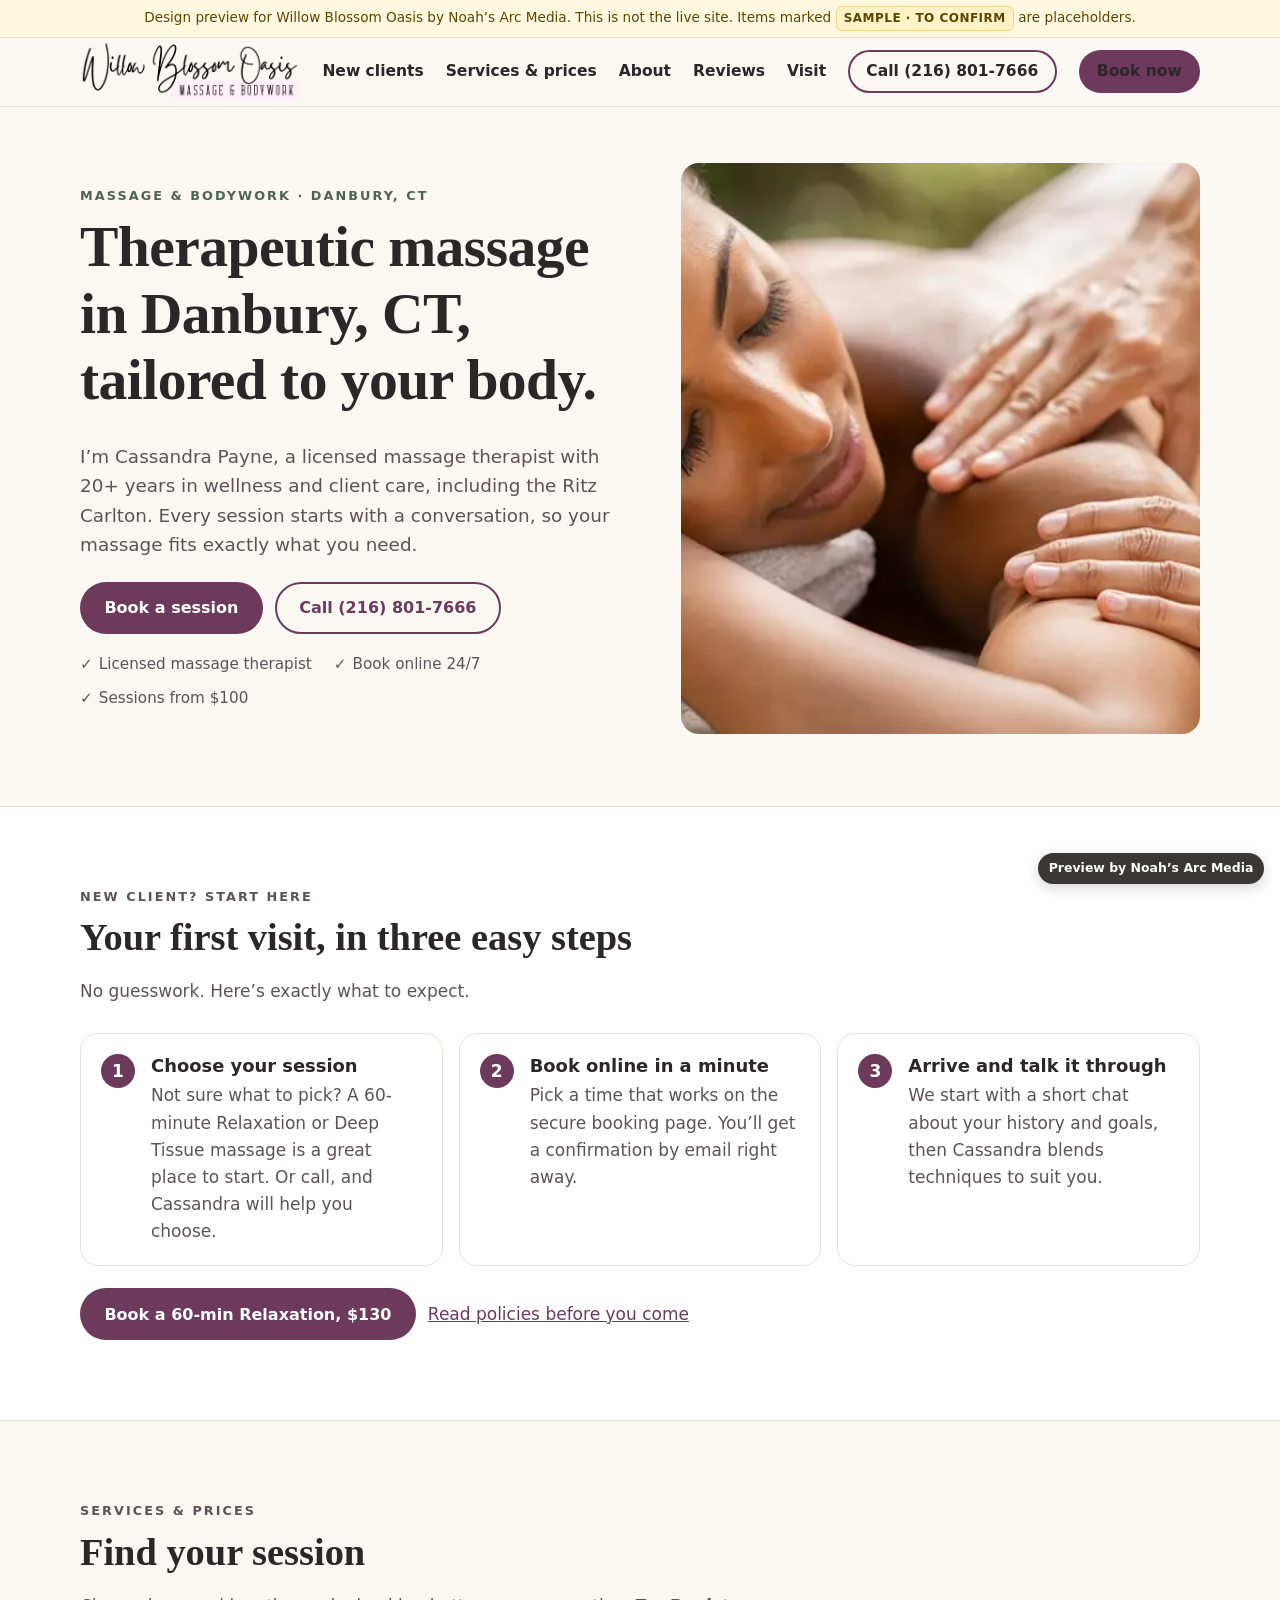
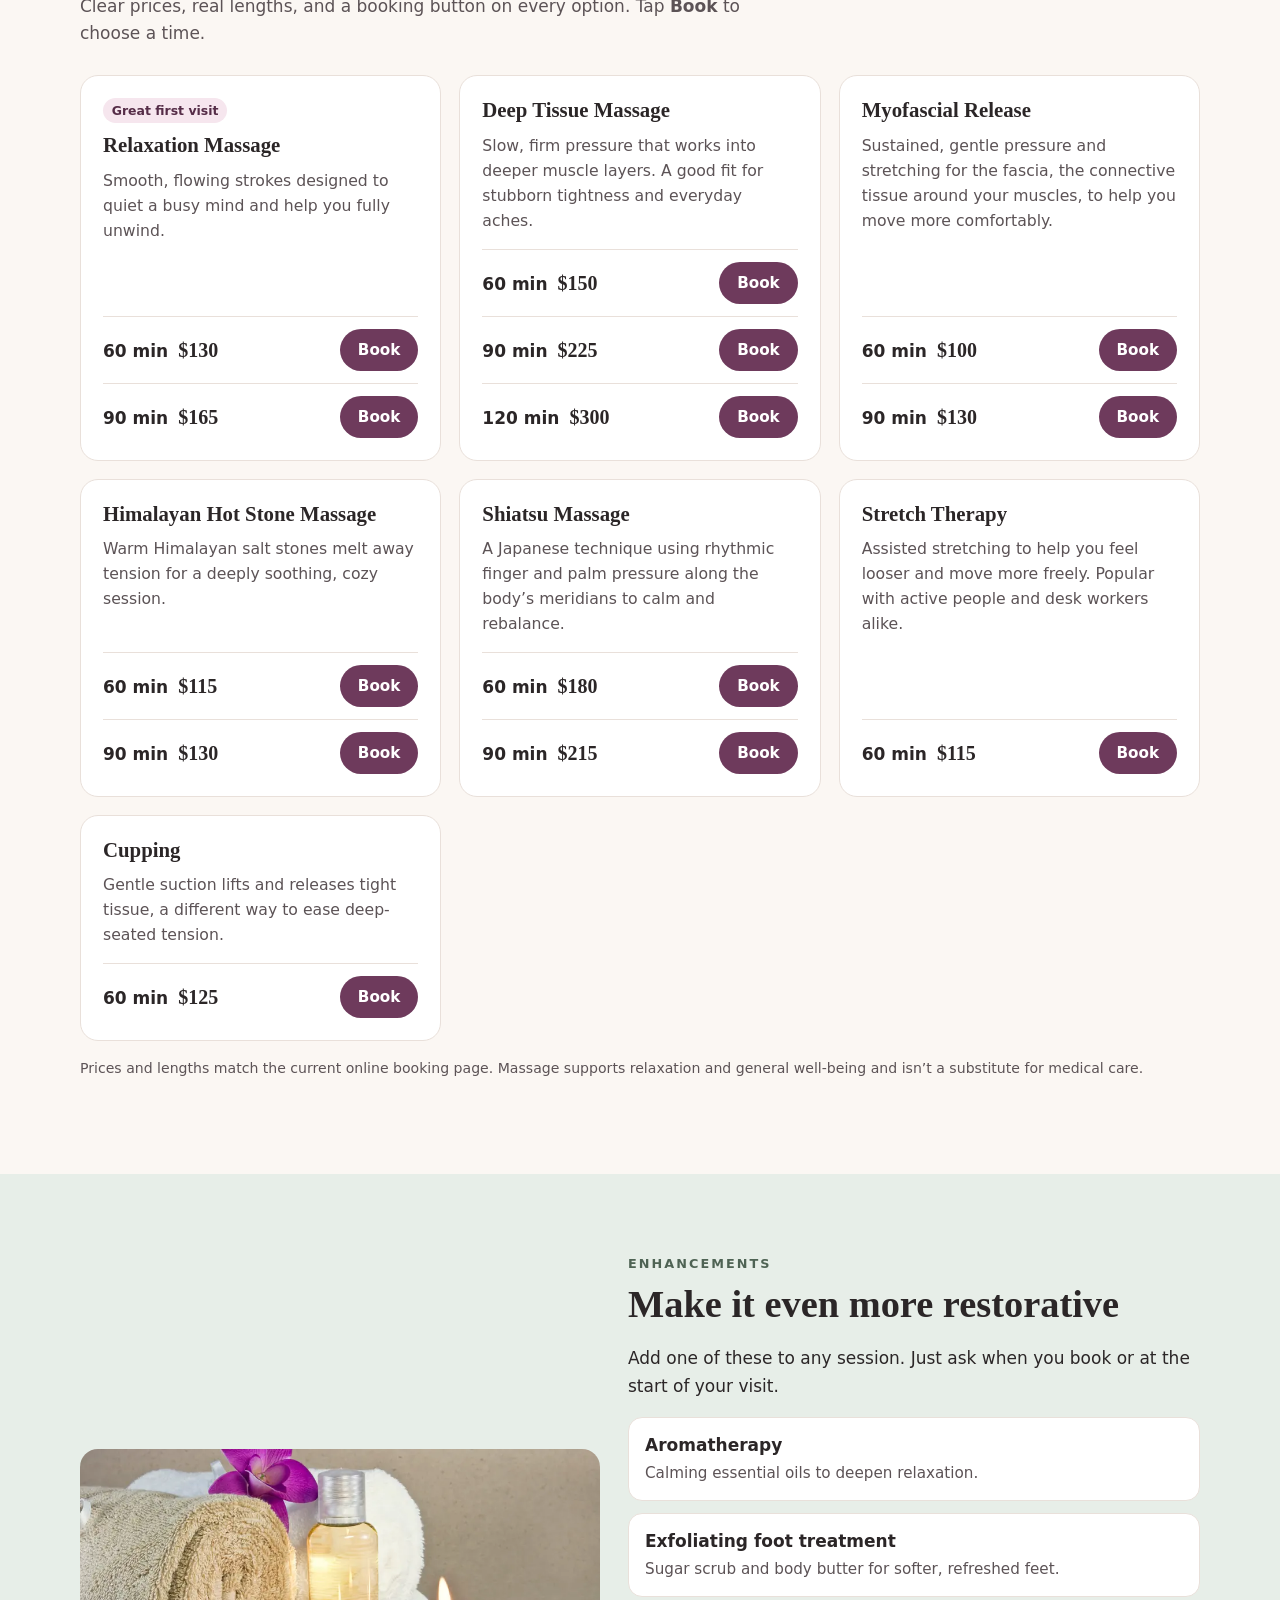
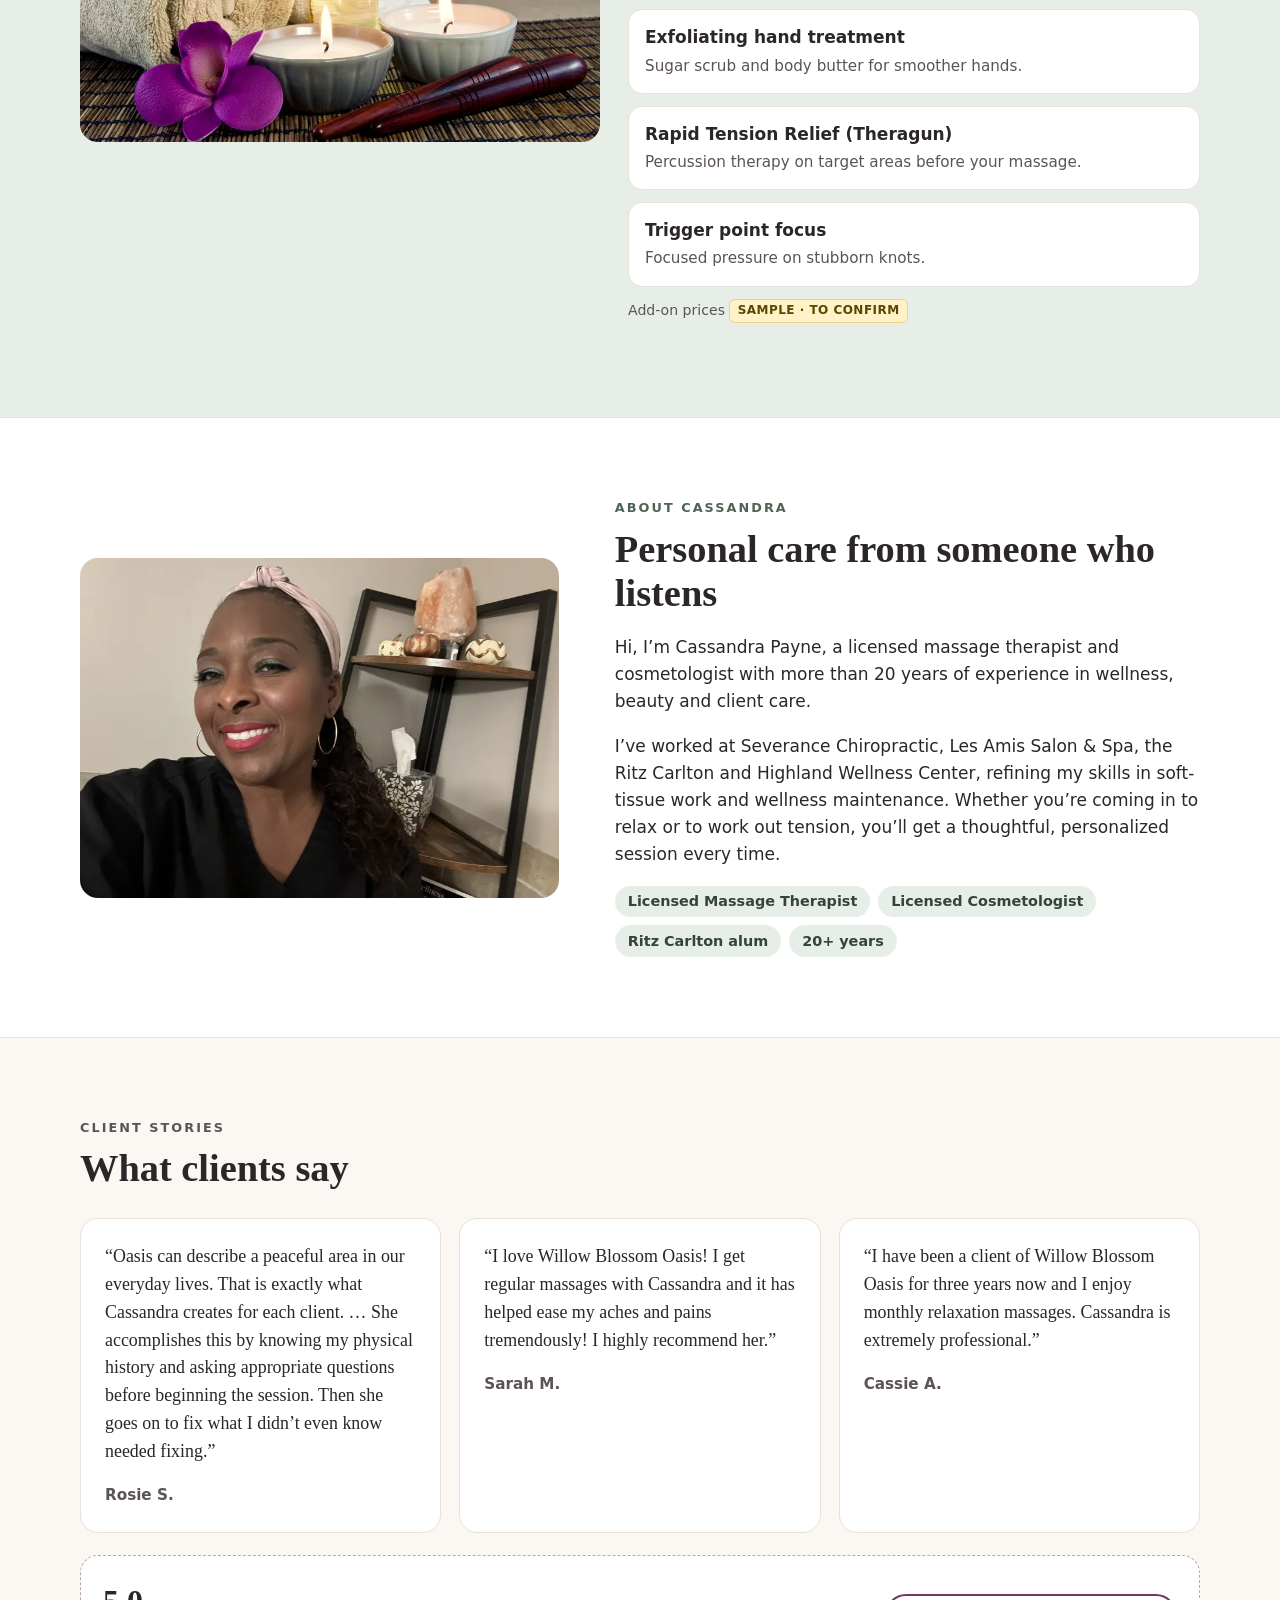
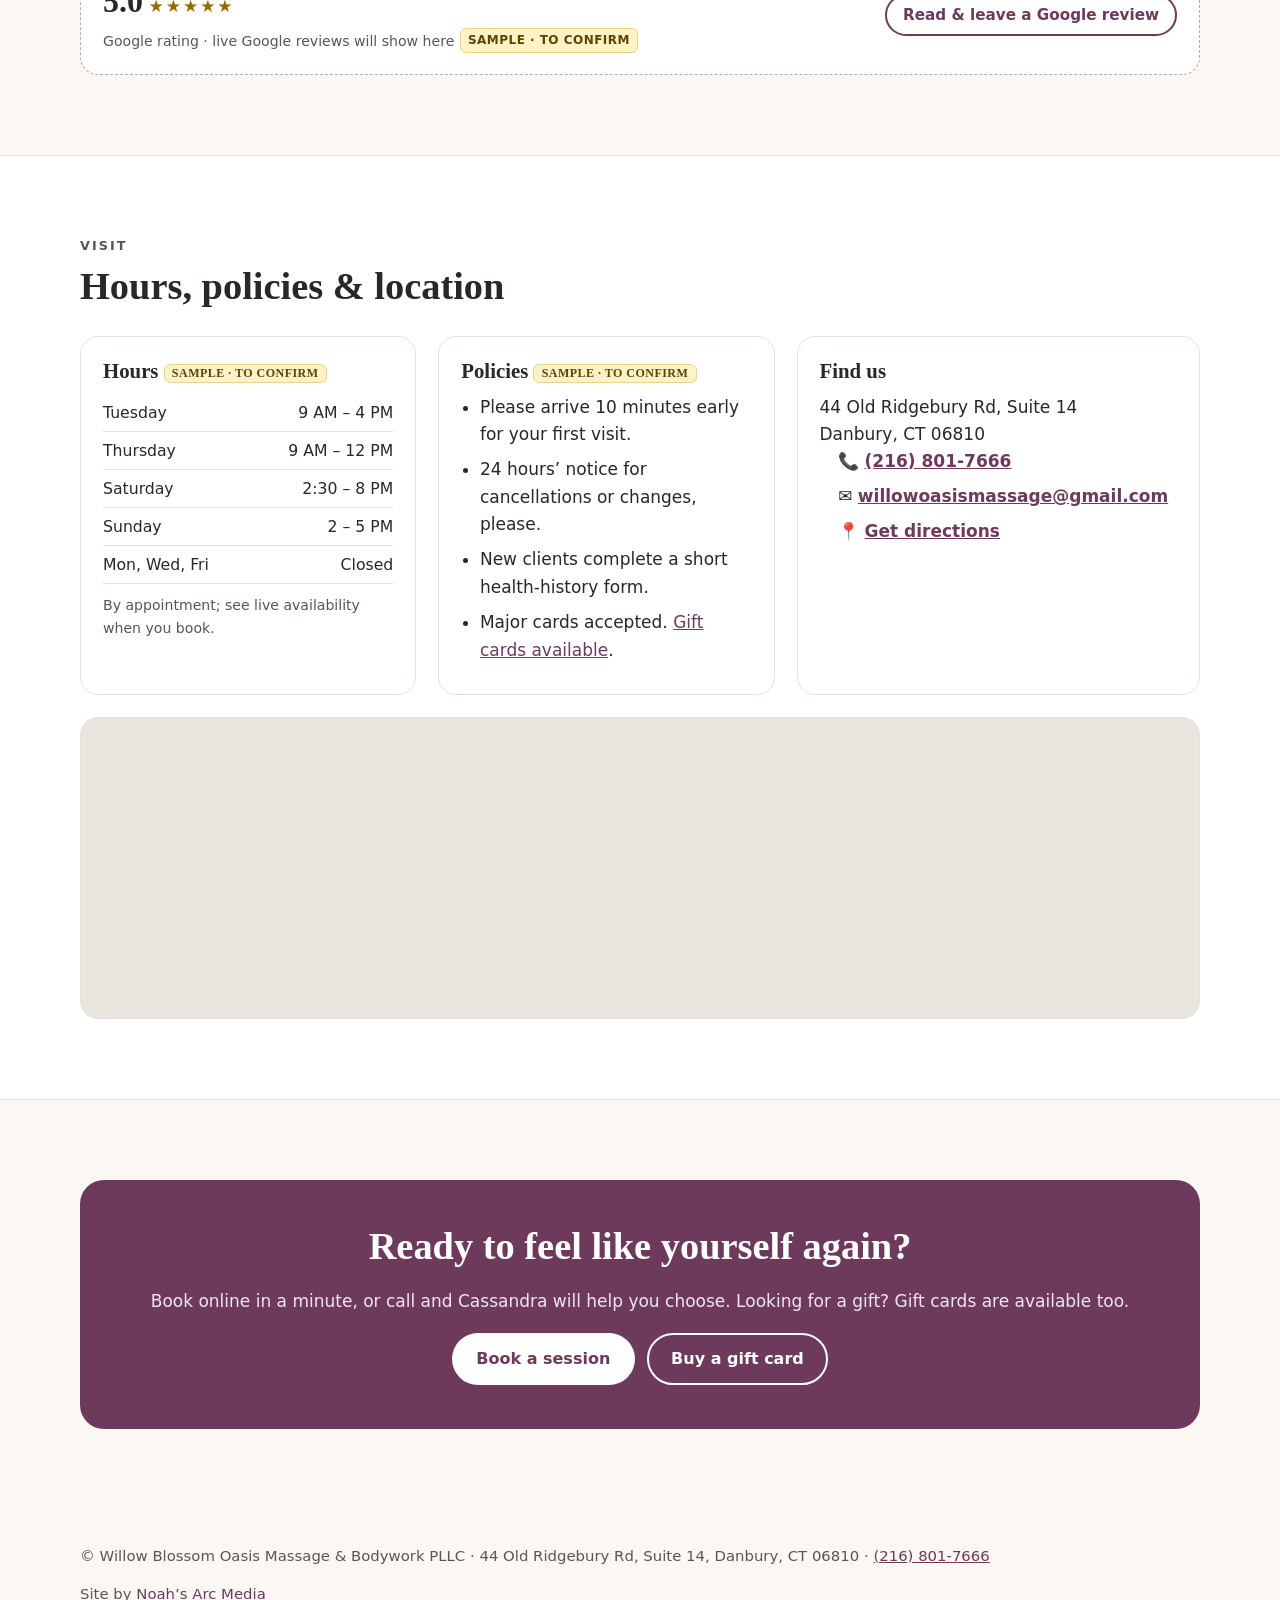
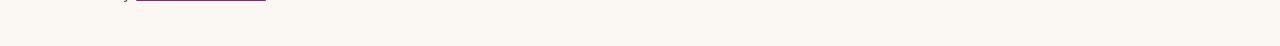
==== index.html @ 2863981e "Willow Blossom Oasis homepage + booking preview" ====
<!doctype html>
<html lang="en">
<head>
<meta charset="utf-8">
<meta name="viewport" content="width=device-width, initial-scale=1, viewport-fit=cover">
<meta name="robots" content="noindex, nofollow">
<title>Therapeutic Massage in Danbury, CT | Willow Blossom Oasis Massage &amp; Bodywork</title>
<meta name="description" content="Personalized therapeutic massage in Danbury, CT with Cassandra Payne, LMT. Deep tissue, relaxation, hot stone, shiatsu, cupping and more. Book online in minutes.">
<meta name="theme-color" content="#6E3A5C">
<link rel="icon" href="favicon.svg" type="image/svg+xml">
<link rel="preload" as="image" href="img/hero-800.webp" imagesrcset="img/hero-800.webp 800w, img/hero-1400.webp 1400w" imagesizes="(min-width:900px) 560px, 100vw" fetchpriority="high">
<link rel="stylesheet" href="style.css">
<script type="application/ld+json">
{"@context":"https://schema.org","@type":"HealthAndBeautyBusiness","name":"Willow Blossom Oasis Massage & Bodywork","url":"https://willowblossomoasis.com/","telephone":"+1-216-801-7666","email":"willowoasismassage@gmail.com","image":"img/hero-1400.webp","priceRange":"$100–$300","address":{"@type":"PostalAddress","streetAddress":"44 Old Ridgebury Rd, Suite 14","addressLocality":"Danbury","addressRegion":"CT","postalCode":"06810","addressCountry":"US"},"founder":{"@type":"Person","name":"Cassandra Payne","jobTitle":"Licensed Massage Therapist"}}
</script>
</head>
<body>
<a class="skip" href="#main">Skip to content</a>
<div class="preview-note" role="note">Design preview for Willow Blossom Oasis by Noah’s Arc Media. This is not the live site. Items marked <span class="sample">Sample · to confirm</span> are placeholders.</div>
<header class="top">
  <div class="wrap">
    <a class="logo" href="#top" aria-label="Willow Blossom Oasis Massage &amp; Bodywork, home"><img src="img/logo.webp" width="468" height="126" alt="Willow Blossom Oasis Massage &amp; Bodywork"></a>
    <nav class="nav" aria-label="Main">
      <a href="#start">New clients</a><a href="#services">Services &amp; prices</a><a href="#about">About</a><a href="#reviews">Reviews</a><a href="#visit">Visit</a>
      <a class="btn btn-ghost btn-sm top-call" href="tel:+12168017666">Call (216) 801-7666</a>
      <a class="btn btn-primary btn-sm" href="#services">Book now</a>
    </nav>
    <a class="btn btn-primary btn-sm top-mobile" href="#services">Book</a>
  </div>
</header>

<main id="main">
<section class="hero" id="top">
  <div class="wrap hero-grid">
    <div>
      <p class="eyebrow">Massage &amp; bodywork · Danbury, CT</p>
      <h1>Therapeutic massage in Danbury, CT, tailored to your body.</h1>
      <p class="lede">I’m Cassandra Payne, a licensed massage therapist with 20+ years in wellness and client care, including the Ritz Carlton. Every session starts with a conversation, so your massage fits exactly what you need.</p>
      <div class="cta">
        <a class="btn btn-primary" href="#services">Book a session</a>
        <a class="btn btn-ghost" href="tel:+12168017666">Call (216) 801-7666</a>
      </div>
      <ul class="trust">
        <li>Licensed massage therapist</li><li>Book online 24/7</li><li>Sessions from $100</li>
      </ul>
    </div>
    <div class="hero-img">
      <img src="img/hero-800.webp" srcset="img/hero-800.webp 800w, img/hero-1400.webp 1400w" sizes="(min-width:900px) 560px, 100vw" width="1400" height="788" alt="A client resting peacefully on a massage table as a therapist works on her shoulder" fetchpriority="high">
    </div>
  </div>
</section>

<section id="start" class="alt">
  <div class="wrap">
    <div class="sec-head">
      <p class="eyebrow">New client? Start here</p>
      <h2>Your first visit, in three easy steps</h2>
      <p>No guesswork. Here’s exactly what to expect.</p>
    </div>
    <ol class="steps">
      <li><h3>Choose your session</h3><p>Not sure what to pick? A 60-minute Relaxation or Deep Tissue massage is a great place to start. Or call, and Cassandra will help you choose.</p></li>
      <li><h3>Book online in a minute</h3><p>Pick a time that works on the secure booking page. You’ll get a confirmation by email right away.</p></li>
      <li><h3>Arrive and talk it through</h3><p>We start with a short chat about your history and goals, then Cassandra blends techniques to suit you.</p></li>
    </ol>
    <div class="start-cta">
      <a class="btn btn-primary" href="https://willowoasismassagebodywork.janeapp.com/#/staff_member/1/treatment/5">Book a 60-min Relaxation, $130</a>
      <a href="#policies">Read policies before you come</a>
    </div>
  </div>
</section>

<section id="services">
  <div class="wrap">
    <div class="sec-head">
      <p class="eyebrow">Services &amp; prices</p>
      <h2>Find your session</h2>
      <p>Clear prices, real lengths, and a booking button on every option. Tap <strong>Book</strong> to choose a time.</p>
    </div>
    <div class="grid g3">
<article class="svc"><span class="tag">Great first visit</span><h3>Relaxation Massage</h3><p>Smooth, flowing strokes designed to quiet a busy mind and help you fully unwind.</p><ul class="opts"><li><span><span class="dur">60 min</span><span class="price">$130</span></span><a class="btn btn-primary btn-sm" href="https://willowoasismassagebodywork.janeapp.com/#/staff_member/1/treatment/5" aria-label="Book Relaxation Massage, 60 minutes, $130">Book</a></li><li><span><span class="dur">90 min</span><span class="price">$165</span></span><a class="btn btn-primary btn-sm" href="https://willowoasismassagebodywork.janeapp.com/#/staff_member/1/treatment/6" aria-label="Book Relaxation Massage, 90 minutes, $165">Book</a></li></ul></article>
<article class="svc"><h3>Deep Tissue Massage</h3><p>Slow, firm pressure that works into deeper muscle layers. A good fit for stubborn tightness and everyday aches.</p><ul class="opts"><li><span><span class="dur">60 min</span><span class="price">$150</span></span><a class="btn btn-primary btn-sm" href="https://willowoasismassagebodywork.janeapp.com/#/staff_member/1/treatment/1" aria-label="Book Deep Tissue Massage, 60 minutes, $150">Book</a></li><li><span><span class="dur">90 min</span><span class="price">$225</span></span><a class="btn btn-primary btn-sm" href="https://willowoasismassagebodywork.janeapp.com/#/staff_member/1/treatment/2" aria-label="Book Deep Tissue Massage, 90 minutes, $225">Book</a></li><li><span><span class="dur">120 min</span><span class="price">$300</span></span><a class="btn btn-primary btn-sm" href="https://willowoasismassagebodywork.janeapp.com/#/staff_member/1/treatment/13" aria-label="Book Deep Tissue Massage, 120 minutes, $300">Book</a></li></ul></article>
<article class="svc"><h3>Myofascial Release</h3><p>Sustained, gentle pressure and stretching for the fascia, the connective tissue around your muscles, to help you move more comfortably.</p><ul class="opts"><li><span><span class="dur">60 min</span><span class="price">$100</span></span><a class="btn btn-primary btn-sm" href="https://willowoasismassagebodywork.janeapp.com/#/staff_member/1/treatment/11" aria-label="Book Myofascial Release, 60 minutes, $100">Book</a></li><li><span><span class="dur">90 min</span><span class="price">$130</span></span><a class="btn btn-primary btn-sm" href="https://willowoasismassagebodywork.janeapp.com/#/staff_member/1/treatment/12" aria-label="Book Myofascial Release, 90 minutes, $130">Book</a></li></ul></article>
<article class="svc"><h3>Himalayan Hot Stone Massage</h3><p>Warm Himalayan salt stones melt away tension for a deeply soothing, cozy session.</p><ul class="opts"><li><span><span class="dur">60 min</span><span class="price">$115</span></span><a class="btn btn-primary btn-sm" href="https://willowoasismassagebodywork.janeapp.com/#/staff_member/1/treatment/9" aria-label="Book Himalayan Hot Stone Massage, 60 minutes, $115">Book</a></li><li><span><span class="dur">90 min</span><span class="price">$130</span></span><a class="btn btn-primary btn-sm" href="https://willowoasismassagebodywork.janeapp.com/#/staff_member/1/treatment/10" aria-label="Book Himalayan Hot Stone Massage, 90 minutes, $130">Book</a></li></ul></article>
<article class="svc"><h3>Shiatsu Massage</h3><p>A Japanese technique using rhythmic finger and palm pressure along the body’s meridians to calm and rebalance.</p><ul class="opts"><li><span><span class="dur">60 min</span><span class="price">$180</span></span><a class="btn btn-primary btn-sm" href="https://willowoasismassagebodywork.janeapp.com/#/staff_member/1/treatment/7" aria-label="Book Shiatsu Massage, 60 minutes, $180">Book</a></li><li><span><span class="dur">90 min</span><span class="price">$215</span></span><a class="btn btn-primary btn-sm" href="https://willowoasismassagebodywork.janeapp.com/#/staff_member/1/treatment/8" aria-label="Book Shiatsu Massage, 90 minutes, $215">Book</a></li></ul></article>
<article class="svc"><h3>Stretch Therapy</h3><p>Assisted stretching to help you feel looser and move more freely. Popular with active people and desk workers alike.</p><ul class="opts"><li><span><span class="dur">60 min</span><span class="price">$115</span></span><a class="btn btn-primary btn-sm" href="https://willowoasismassagebodywork.janeapp.com/#/staff_member/1/treatment/3" aria-label="Book Stretch Therapy, 60 minutes, $115">Book</a></li></ul></article>
<article class="svc"><h3>Cupping</h3><p>Gentle suction lifts and releases tight tissue, a different way to ease deep-seated tension.</p><ul class="opts"><li><span><span class="dur">60 min</span><span class="price">$125</span></span><a class="btn btn-primary btn-sm" href="https://willowoasismassagebodywork.janeapp.com/#/staff_member/1/treatment/4" aria-label="Book Cupping, 60 minutes, $125">Book</a></li></ul></article>
    </div>
    <p class="note" style="margin-top:16px">Prices and lengths match the current online booking page. Massage supports relaxation and general well-being and isn’t a substitute for medical care.</p>
  </div>
</section>

<section class="tint" id="addons">
  <div class="wrap addons">
    <img src="img/candles-900.webp" width="900" height="507" loading="lazy" alt="Spa candles, rolled towels, massage oil and orchids">
    <div>
      <p class="eyebrow">Enhancements</p>
      <h2>Make it even more restorative</h2>
      <p>Add one of these to any session. Just ask when you book or at the start of your visit.</p>
      <ul class="chips">
        <li><strong>Aromatherapy</strong><span>Calming essential oils to deepen relaxation.</span></li>
        <li><strong>Exfoliating foot treatment</strong><span>Sugar scrub and body butter for softer, refreshed feet.</span></li>
        <li><strong>Exfoliating hand treatment</strong><span>Sugar scrub and body butter for smoother hands.</span></li>
        <li><strong>Rapid Tension Relief (Theragun)</strong><span>Percussion therapy on target areas before your massage.</span></li>
        <li><strong>Trigger point focus</strong><span>Focused pressure on stubborn knots.</span></li>
      </ul>
      <p class="note" style="margin-top:12px">Add-on prices <span class="sample">Sample · to confirm</span></p>
    </div>
  </div>
</section>

<section id="about" class="alt">
  <div class="wrap about">
    <img src="img/cassandra-800.webp" width="800" height="568" loading="lazy" alt="Cassandra Payne, owner and licensed massage therapist, smiling in her treatment room">
    <div>
      <p class="eyebrow">About Cassandra</p>
      <h2>Personal care from someone who listens</h2>
      <p>Hi, I’m Cassandra Payne, a licensed massage therapist and cosmetologist with more than 20 years of experience in wellness, beauty and client care.</p>
      <p>I’ve worked at Severance Chiropractic, Les Amis Salon &amp; Spa, the Ritz Carlton and Highland Wellness Center, refining my skills in soft-tissue work and wellness maintenance. Whether you’re coming in to relax or to work out tension, you’ll get a thoughtful, personalized session every time.</p>
      <ul class="creds"><li>Licensed Massage Therapist</li><li>Licensed Cosmetologist</li><li>Ritz Carlton alum</li><li>20+ years</li></ul>
    </div>
  </div>
</section>

<section id="reviews">
  <div class="wrap">
    <div class="sec-head">
      <p class="eyebrow">Client stories</p>
      <h2>What clients say</h2>
    </div>
    <div class="quotes">
      <blockquote><p>“Oasis can describe a peaceful area in our everyday lives. That is exactly what Cassandra creates for each client. … She accomplishes this by knowing my physical history and asking appropriate questions before beginning the session. Then she goes on to fix what I didn’t even know needed fixing.”</p><footer>Rosie S.</footer></blockquote>
      <blockquote><p>“I love Willow Blossom Oasis! I get regular massages with Cassandra and it has helped ease my aches and pains tremendously! I highly recommend her.”</p><footer>Sarah M.</footer></blockquote>
      <blockquote><p>“I have been a client of Willow Blossom Oasis for three years now and I enjoy monthly relaxation massages. Cassandra is extremely professional.”</p><footer>Cassie A.</footer></blockquote>
    </div>
    <div class="gbox" aria-label="Google reviews">
      <div><span class="gscore">5.0</span> <span class="stars" aria-label="5 out of 5 stars">★★★★★</span><br><span class="note">Google rating · live Google reviews will show here</span> <span class="sample">Sample · to confirm</span></div>
      <a class="btn btn-ghost btn-sm" href="https://www.google.com/maps/search/?api=1&amp;query=Willow+Blossom+Oasis+Massage+%26+Bodywork+Danbury+CT" rel="noopener">Read &amp; leave a Google review</a>
    </div>
  </div>
</section>

<section id="visit" class="alt">
  <div class="wrap">
    <div class="sec-head">
      <p class="eyebrow">Visit</p>
      <h2>Hours, policies &amp; location</h2>
    </div>
    <div class="visit">
      <div class="panel">
        <h3>Hours <span class="sample">Sample · to confirm</span></h3>
        <table class="hours"><tbody>
          <tr><td>Tuesday</td><td>9 AM – 4 PM</td></tr>
          <tr><td>Thursday</td><td>9 AM – 12 PM</td></tr>
          <tr><td>Saturday</td><td>2:30 – 8 PM</td></tr>
          <tr><td>Sunday</td><td>2 – 5 PM</td></tr>
          <tr><td>Mon, Wed, Fri</td><td>Closed</td></tr>
        </tbody></table>
        <p class="note" style="margin:10px 0 0">By appointment; see live availability when you book.</p>
      </div>
      <div class="panel" id="policies">
        <h3>Policies <span class="sample">Sample · to confirm</span></h3>
        <ul>
          <li>Please arrive 10 minutes early for your first visit.</li>
          <li>24 hours’ notice for cancellations or changes, please.</li>
          <li>New clients complete a short health-history form.</li>
          <li>Major cards accepted. <a href="https://willowoasismassagebodywork.janeapp.com/online_gift_cards/new">Gift cards available</a>.</li>
        </ul>
      </div>
      <div class="panel">
        <h3>Find us</h3>
        <address style="font-style:normal">44 Old Ridgebury Rd, Suite 14<br>Danbury, CT 06810</address>
        <ul class="contact-lines">
          <li>📞 <a href="tel:+12168017666">(216) 801-7666</a></li>
          <li>✉️ <a href="mailto:willowoasismassage@gmail.com">willowoasismassage@gmail.com</a></li>
          <li>📍 <a href="https://www.google.com/maps/dir/?api=1&amp;destination=44+Old+Ridgebury+Rd+Suite+14+Danbury+CT+06810" rel="noopener">Get directions</a></li>
        </ul>
      </div>
    </div>
    <div class="map" style="margin-top:22px">
      <iframe title="Map showing 44 Old Ridgebury Rd, Suite 14, Danbury, CT 06810" loading="lazy" referrerpolicy="no-referrer-when-downgrade" src="https://maps.google.com/maps?q=44%20Old%20Ridgebury%20Rd%2C%20Danbury%2C%20CT%2006810&amp;z=15&amp;output=embed"></iframe>
    </div>
  </div>
</section>

<section>
  <div class="wrap">
    <div class="band">
      <h2>Ready to feel like yourself again?</h2>
      <p>Book online in a minute, or call and Cassandra will help you choose. Looking for a gift? Gift cards are available too.</p>
      <div class="cta">
        <a class="btn btn-primary" href="#services">Book a session</a>
        <a class="btn btn-ghost" href="https://willowoasismassagebodywork.janeapp.com/online_gift_cards/new">Buy a gift card</a>
      </div>
    </div>
  </div>
</section>
</main>

<footer class="foot">
  <div class="wrap">
    <div>© Willow Blossom Oasis Massage &amp; Bodywork PLLC · 44 Old Ridgebury Rd, Suite 14, Danbury, CT 06810 · <a href="tel:+12168017666">(216) 801-7666</a></div>
    <div>Site by <a href="https://noahsarcmedia.com" target="_blank" rel="noopener">Noah’s Arc Media</a></div>
  </div>
</footer>

<nav class="mbar" aria-label="Quick actions">
  <a class="btn btn-ghost" href="tel:+12168017666">Call</a>
  <a class="btn btn-primary" href="#services">Book now</a>
</nav>
<a class="pbadge" href="https://noahsarcmedia.com" target="_blank" rel="noopener">Preview by Noah’s Arc Media</a>
</body>
</html>
---- style.css ----
:root{--bg:#FBF7F3;--card:#fff;--ink:#2B2627;--muted:#5C5356;--plum:#6E3A5C;--plum-d:#552C47;--blush:#F6E6EE;--sage:#4F6354;--sage-l:#E7EEE8;--line:#E9E0DA;--r:18px;--serif:"Iowan Old Style","Palatino Linotype",Palatino,Georgia,serif;--sans:system-ui,-apple-system,"Segoe UI",Roboto,"Helvetica Neue",Arial,sans-serif}
*{box-sizing:border-box}html{scroll-behavior:smooth;scroll-padding-top:84px}
body{margin:0;background:var(--bg);color:var(--ink);font:17px/1.6 var(--sans);-webkit-font-smoothing:antialiased;padding-bottom:76px}
@media(min-width:900px){body{padding-bottom:0}}
img{max-width:100%;height:auto;display:block}
a{color:var(--plum)}a:hover{color:var(--plum-d)}
:focus-visible{outline:3px solid var(--plum);outline-offset:3px;border-radius:6px}
h1,h2,h3{font-family:var(--serif);font-weight:600;line-height:1.15;margin:0 0 .5em;color:var(--ink)}
h1{font-size:clamp(2.1rem,5.4vw,3.6rem);letter-spacing:-.01em}
h2{font-size:clamp(1.7rem,3.6vw,2.4rem)}h3{font-size:1.3rem}
p{margin:0 0 1em}
.wrap{max-width:1160px;margin:0 auto;padding:0 20px}
.skip{position:absolute;left:-999px;top:8px;background:#fff;padding:8px 14px;z-index:100}.skip:focus{left:8px}
.eyebrow{font-size:.8rem;letter-spacing:.16em;text-transform:uppercase;font-weight:700;color:var(--sage);margin:0 0 .6em}
.btn{display:inline-flex;align-items:center;justify-content:center;gap:.5em;min-height:48px;padding:.7em 1.4em;border-radius:999px;font-weight:650;text-decoration:none;border:2px solid transparent;transition:background .15s,transform .15s;font-size:1rem;cursor:pointer}
.btn:active{transform:scale(.98)}
.btn-primary{background:var(--plum);color:#fff}.btn-primary:hover{background:var(--plum-d);color:#fff}
.btn-ghost{border-color:var(--plum);color:var(--plum);background:transparent}.btn-ghost:hover{background:var(--blush)}
.btn-sm{min-height:42px;padding:.45em 1.05em;font-size:.95rem}
/* header */
.top{position:sticky;top:0;z-index:40;background:rgba(251,247,243,.94);backdrop-filter:saturate(1.4) blur(8px);border-bottom:1px solid var(--line)}
.top .wrap{display:flex;align-items:center;justify-content:space-between;gap:16px;height:68px}
.logo img{width:190px;height:auto}
.nav{display:none;gap:22px;align-items:center}.nav a{color:var(--ink);text-decoration:none;font-weight:550;font-size:.97rem}.nav a:hover{color:var(--plum)}
.top-call{display:none}
@media(min-width:900px){.nav{display:flex}.top-call{display:inline-flex}.logo img{width:220px}}
.top-mobile{display:flex}@media(min-width:900px){.top-mobile{display:none}}
/* hero */
.hero{padding:28px 0 48px}
.hero-grid{display:grid;gap:28px;align-items:center}
.hero-img{border-radius:var(--r);overflow:hidden;aspect-ratio:16/10;background:#e8dcd3}
.hero-img img{width:100%;height:100%;object-fit:cover}
.hero .lede{font-size:1.15rem;color:var(--muted);max-width:36em}
.hero .cta{display:flex;flex-wrap:wrap;gap:12px;margin:22px 0 18px}
.trust{display:flex;flex-wrap:wrap;gap:10px 22px;padding:0;margin:0;list-style:none;font-size:.95rem;color:var(--muted)}
.trust li::before{content:"✓";color:var(--sage);font-weight:800;margin-right:.4em}
@media(min-width:900px){.hero{padding:56px 0 72px}.hero-grid{grid-template-columns:1.05fr 1fr;gap:56px}.hero-img{aspect-ratio:4/4.4}}
/* sections */
section{padding:56px 0}@media(min-width:900px){section{padding:80px 0}}
.sec-head{max-width:720px;margin-bottom:28px}.sec-head p{color:var(--muted)}
.alt{background:#fff;border-block:1px solid var(--line)}
.tint{background:var(--sage-l)}
/* start here */
.steps{display:grid;gap:16px;counter-reset:s;padding:0;margin:0;list-style:none}
.steps li{background:#fff;border:1px solid var(--line);border-radius:var(--r);padding:22px 22px 20px 70px;position:relative}
.steps li::before{counter-increment:s;content:counter(s);position:absolute;left:20px;top:20px;width:34px;height:34px;border-radius:50%;background:var(--plum);color:#fff;display:grid;place-items:center;font-weight:700}
.steps h3{font-size:1.12rem;font-family:var(--sans);font-weight:700;margin-bottom:.3em}.steps p{margin:0;color:var(--muted)}
@media(min-width:900px){.steps{grid-template-columns:repeat(3,1fr)}}
.start-cta{margin-top:22px;display:flex;flex-wrap:wrap;gap:12px;align-items:center}
/* services */
.grid{display:grid;gap:18px}@media(min-width:680px){.grid{grid-template-columns:repeat(2,1fr)}}@media(min-width:1040px){.grid.g3{grid-template-columns:repeat(3,1fr)}}
.svc{background:var(--card);border:1px solid var(--line);border-radius:var(--r);padding:22px;display:flex;flex-direction:column}
.svc p{color:var(--muted);font-size:.98rem}
.svc .tag{align-self:flex-start;background:var(--blush);color:var(--plum-d);font-size:.78rem;font-weight:700;padding:.2em .7em;border-radius:999px;margin-bottom:10px}
.opts{list-style:none;padding:0;margin:auto 0 0;border-top:1px solid var(--line)}
.opts li{display:flex;align-items:center;justify-content:space-between;gap:12px;padding:12px 0;border-bottom:1px solid var(--line)}
.opts li:last-child{border-bottom:0;padding-bottom:0}
.dur{font-weight:600}.price{font-family:var(--serif);font-size:1.25rem;font-weight:700;margin-left:.5em}
.note{font-size:.88rem;color:var(--muted)}
/* addons */
.addons{display:grid;gap:28px;align-items:center}@media(min-width:900px){.addons{grid-template-columns:1fr 1.1fr}}
.addons img{border-radius:var(--r)}
.chips{list-style:none;padding:0;margin:0;display:grid;gap:12px}
.chips li{background:#fff;border:1px solid var(--line);border-radius:14px;padding:14px 16px}
.chips strong{display:block}.chips span{color:var(--muted);font-size:.95rem}
/* about */
.about{display:grid;gap:28px;align-items:center}@media(min-width:900px){.about{grid-template-columns:.9fr 1.1fr;gap:56px}}
.about img{border-radius:var(--r)}
.creds{list-style:none;padding:0;margin:16px 0 0;display:flex;flex-wrap:wrap;gap:8px}
.creds li{background:var(--sage-l);color:#33443A;border-radius:999px;padding:.3em .9em;font-size:.9rem;font-weight:600}
/* reviews */
.quotes{display:grid;gap:18px}@media(min-width:900px){.quotes{grid-template-columns:repeat(3,1fr)}}
blockquote{margin:0;background:#fff;border:1px solid var(--line);border-radius:var(--r);padding:24px}
blockquote p{font-family:var(--serif);font-size:1.12rem;line-height:1.55}
blockquote footer{font-weight:700;color:var(--muted);font-size:.95rem}
.stars{color:#9A6A00;letter-spacing:2px}
.gbox{margin-top:22px;background:#fff;border:1px dashed #B9A9A0;border-radius:var(--r);padding:20px 22px;display:flex;flex-wrap:wrap;gap:12px 22px;align-items:center;justify-content:space-between}
.gscore{font-family:var(--serif);font-size:2rem;font-weight:700}
.sample{display:inline-block;background:#FFF2C6;color:#5B4500;border:1px solid #E9D48A;font-size:.75rem;font-weight:800;letter-spacing:.04em;text-transform:uppercase;padding:.15em .6em;border-radius:6px;vertical-align:middle}
/* visit */
.visit{display:grid;gap:22px}@media(min-width:900px){.visit{grid-template-columns:1fr 1fr 1.2fr}}
.panel{background:#fff;border:1px solid var(--line);border-radius:var(--r);padding:22px}
.hours{width:100%;border-collapse:collapse;font-size:.98rem}.hours td{padding:6px 0;border-bottom:1px solid var(--line)}.hours td:last-child{text-align:right}
.panel ul{padding-left:1.1em;margin:0}.panel li{margin-bottom:.5em}
.map{border-radius:var(--r);overflow:hidden;border:1px solid var(--line);min-height:300px;background:#e9e4de}
.map iframe{width:100%;height:100%;min-height:300px;border:0;display:block}
.contact-lines{list-style:none;padding:0;margin:14px 0 0}.contact-lines li{margin-bottom:8px}.contact-lines a{font-weight:650}
/* cta band */
.band{background:var(--plum);color:#fff;text-align:center;border-radius:24px;padding:44px 22px}
.band h2{color:#fff}.band p{color:#F3E6EE}.band .btn-primary{background:#fff;color:var(--plum)}.band .btn-ghost{border-color:#fff;color:#fff}.band .btn-ghost:hover{background:rgba(255,255,255,.12)}
.band .cta{display:flex;gap:12px;justify-content:center;flex-wrap:wrap;margin-top:18px}
/* footer */
.foot{padding:36px 0 40px;color:var(--muted);font-size:.93rem}
.foot .wrap{display:flex;flex-wrap:wrap;gap:14px 30px;justify-content:space-between}
/* sticky mobile bar */
.mbar{position:fixed;left:0;right:0;bottom:0;z-index:50;display:grid;grid-template-columns:1fr 1.4fr;gap:10px;padding:10px 12px calc(10px + env(safe-area-inset-bottom));background:rgba(255,255,255,.97);border-top:1px solid var(--line);box-shadow:0 -6px 20px rgba(0,0,0,.06)}
.mbar .btn{width:100%}
@media(min-width:900px){.mbar{display:none}}
/* preview badge */
.pbadge{position:fixed;z-index:60;right:12px;bottom:86px;background:#2B2627;color:#fff;font-size:.78rem;font-weight:650;padding:.45em .85em;border-radius:999px;text-decoration:none;box-shadow:0 4px 14px rgba(0,0,0,.18);opacity:.92}
.pbadge:hover{color:#fff;opacity:1}
@media(min-width:900px){.pbadge{bottom:16px;right:16px}}
.preview-note{background:#FFF8E1;border-bottom:1px solid #EEDFA8;color:#5B4500;font-size:.85rem;text-align:center;padding:6px 12px}
@media(prefers-reduced-motion:reduce){html{scroll-behavior:auto}.btn{transition:none}}
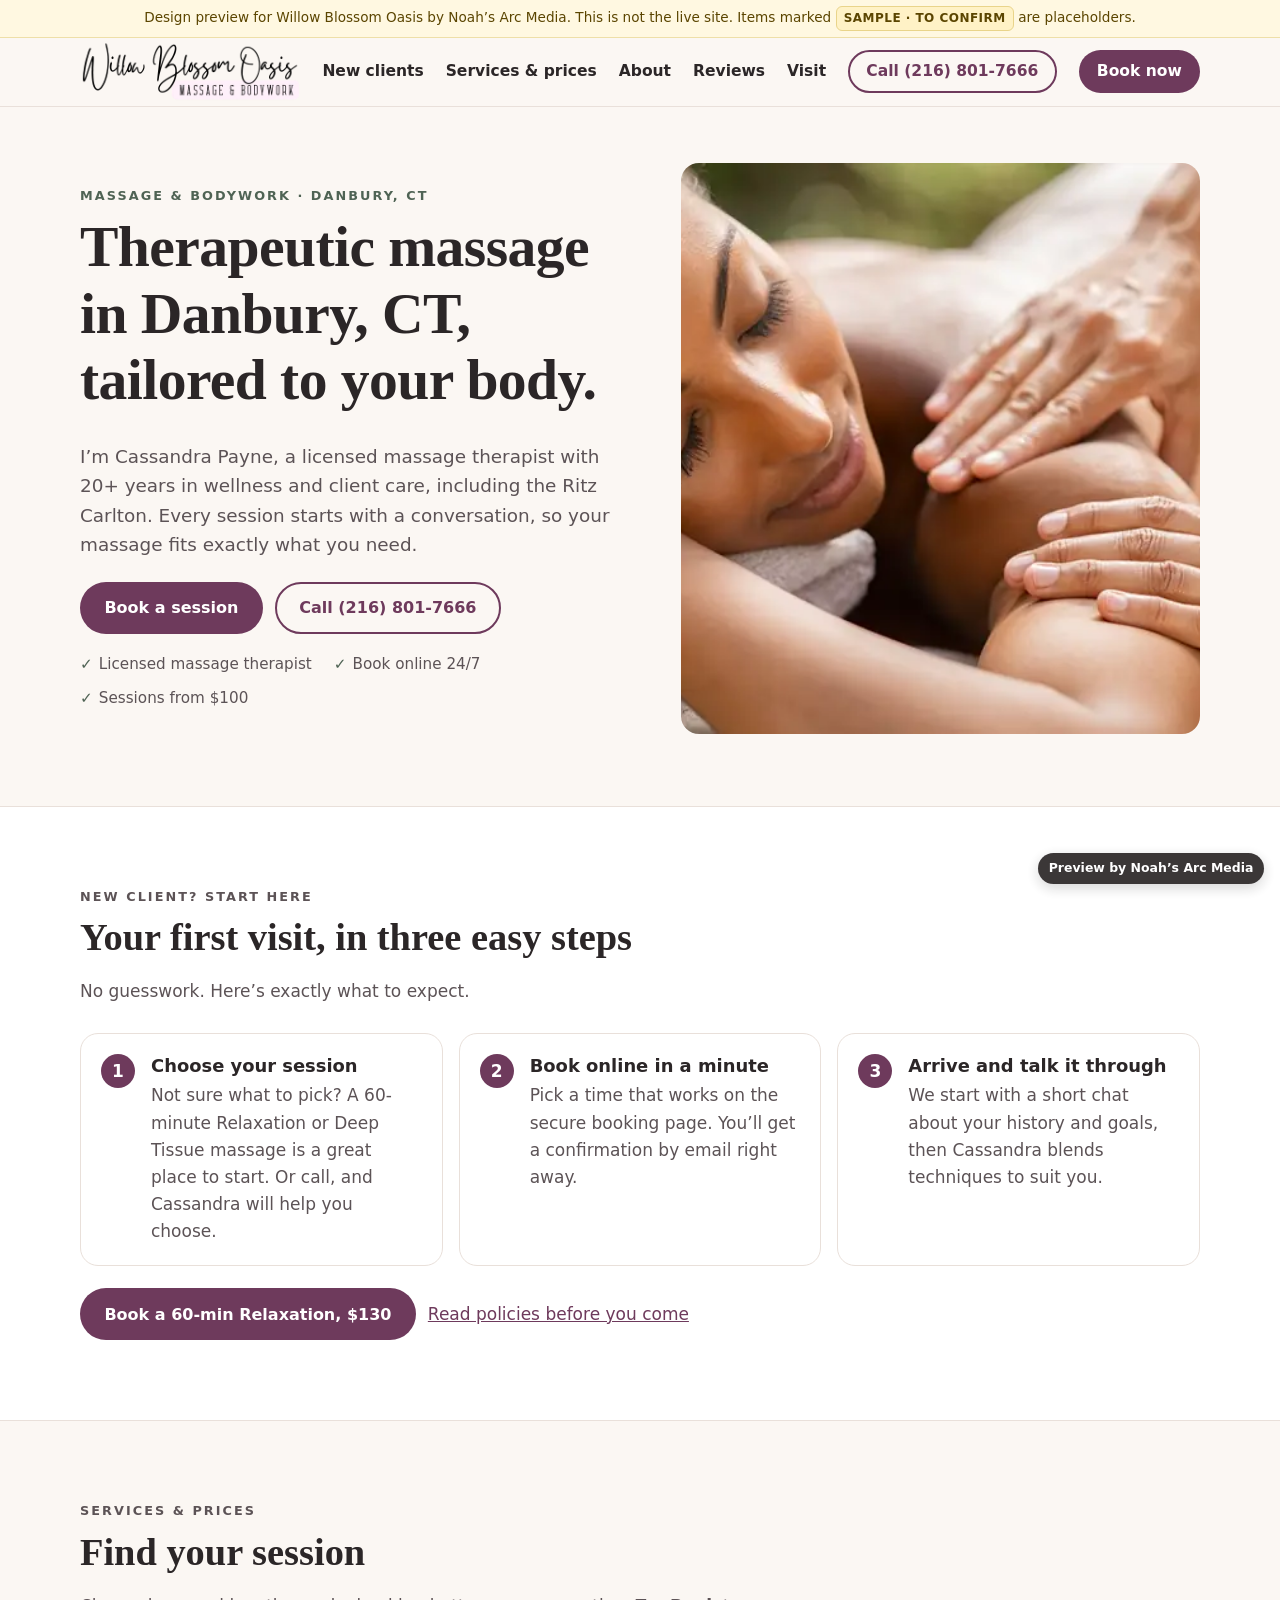
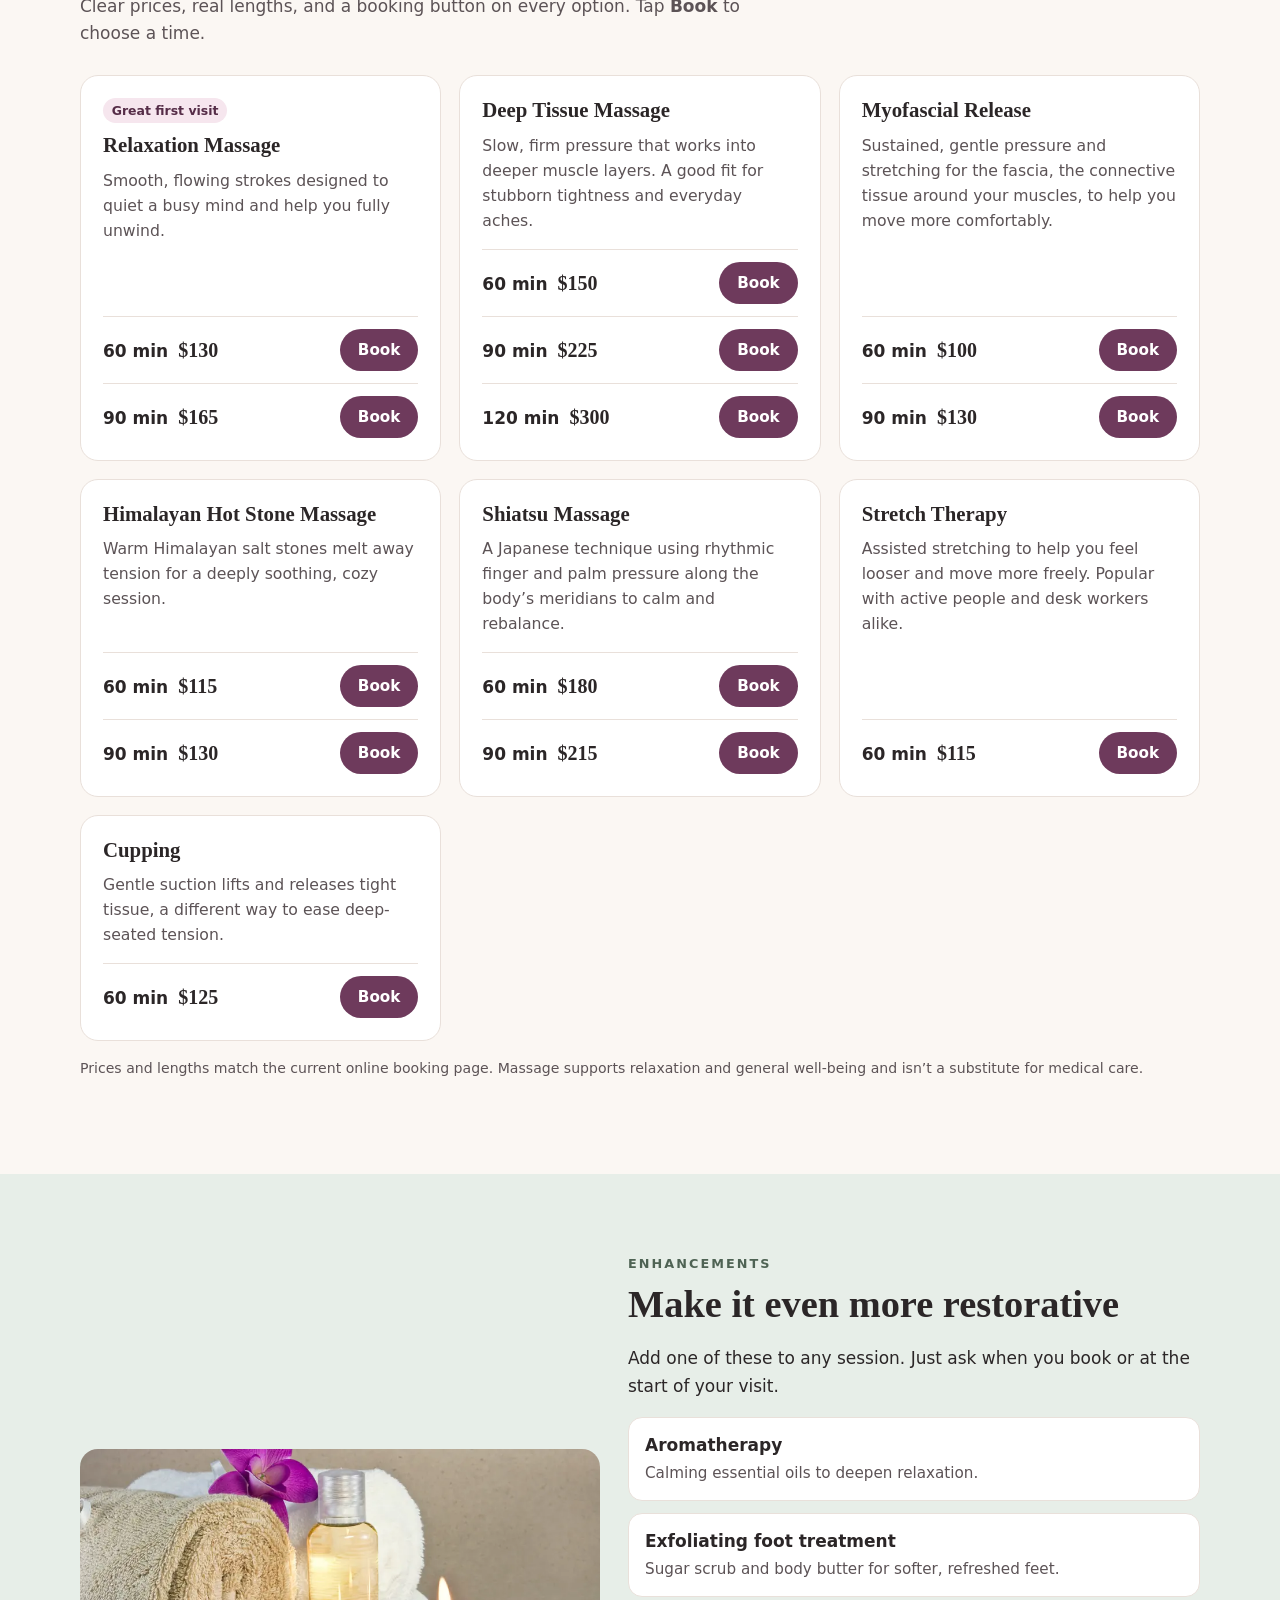
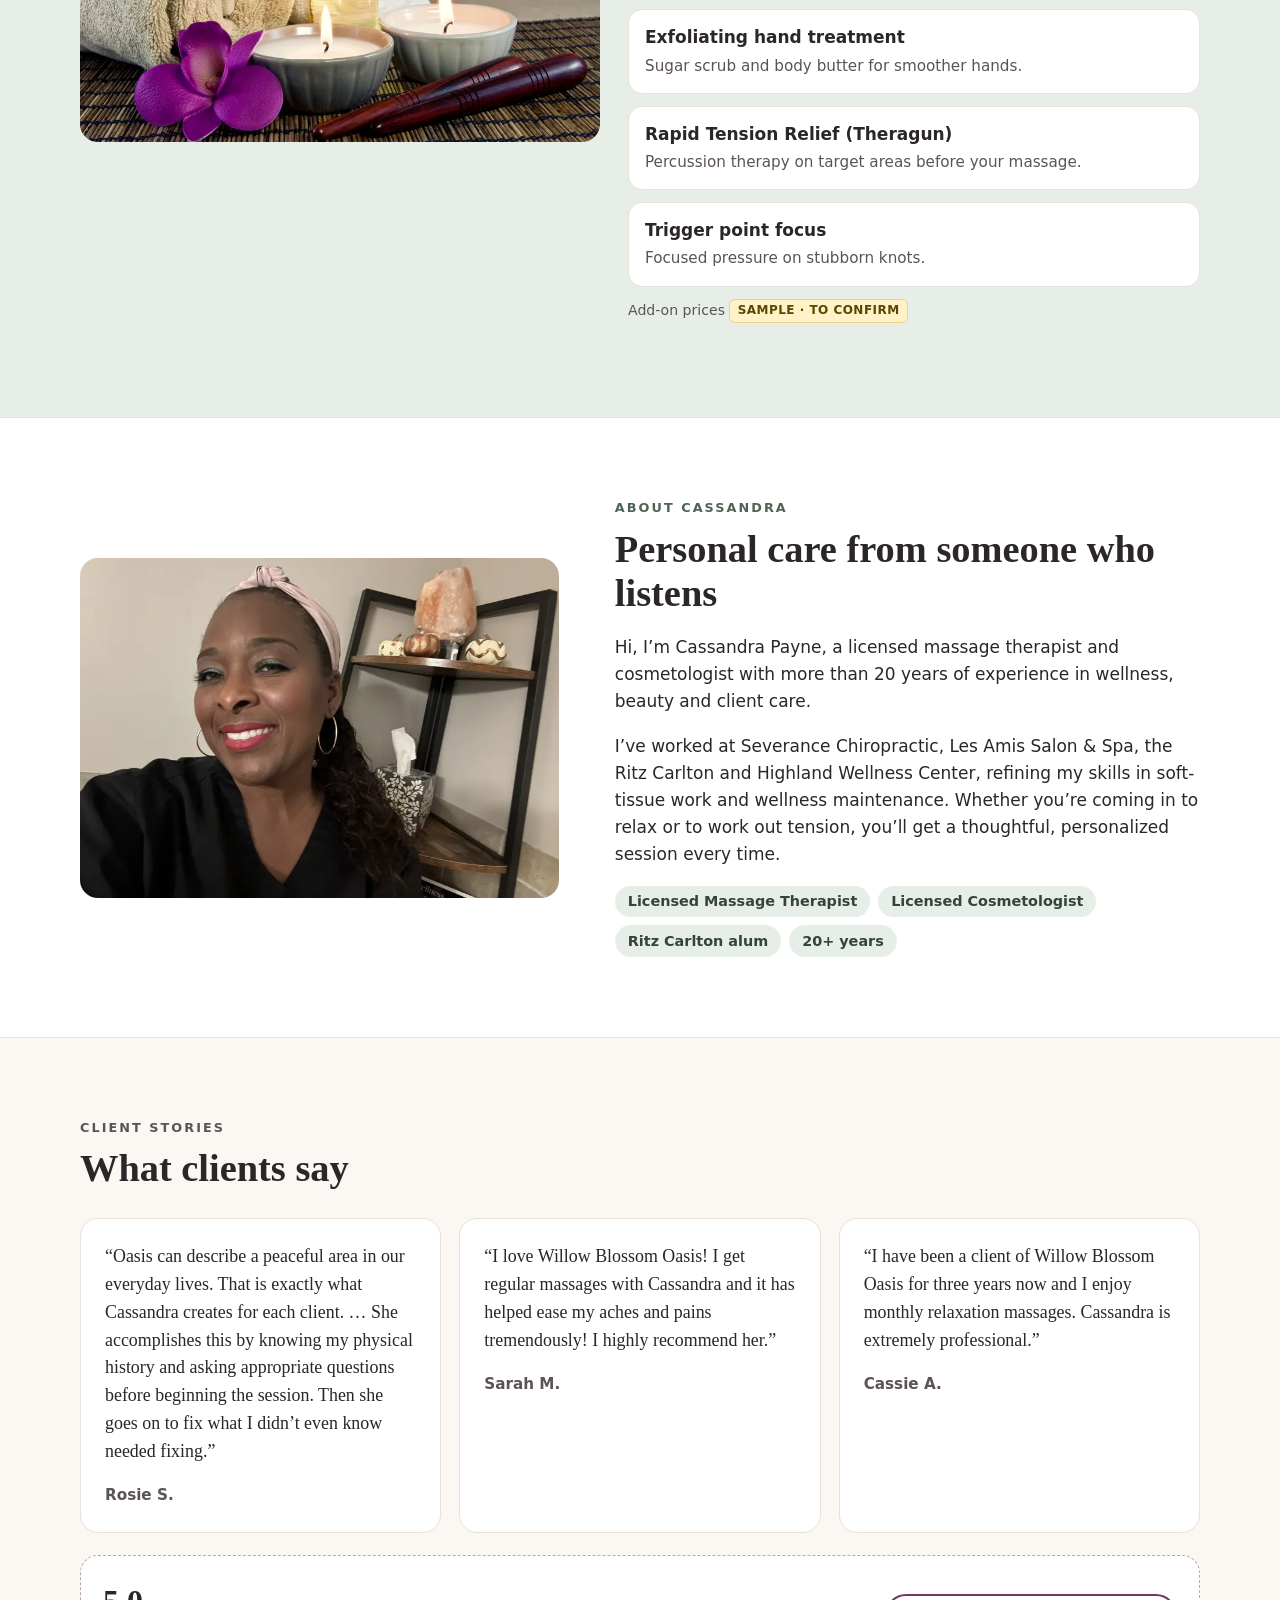
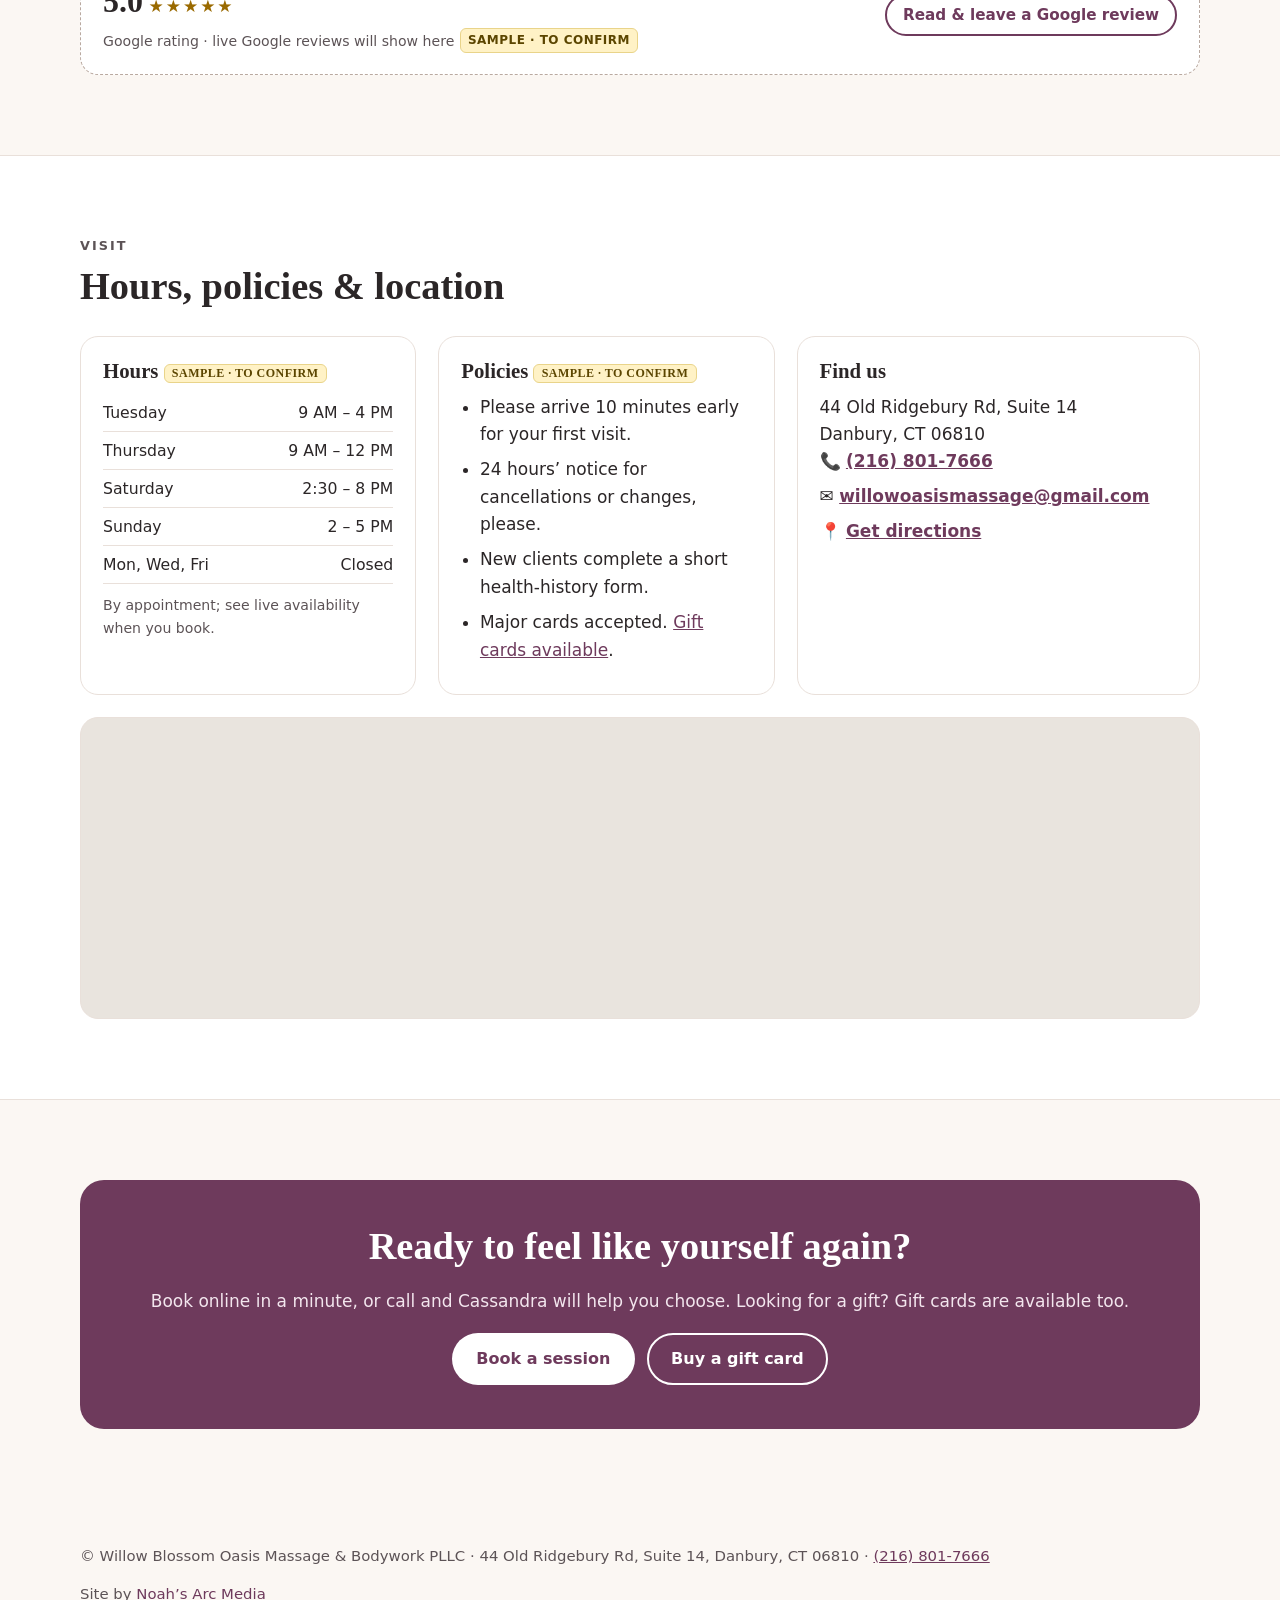
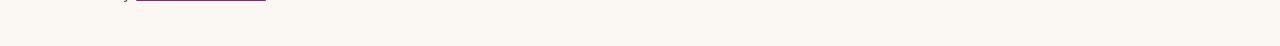
==== commit 998b43f6: "Fix header button contrast, contact list spacing, map embed" ====
--- a/index.html
+++ b/index.html
@@ -9,7 +9,7 @@
 <meta name="theme-color" content="#6E3A5C">
 <link rel="icon" href="favicon.svg" type="image/svg+xml">
 <link rel="preload" as="image" href="img/hero-800.webp" imagesrcset="img/hero-800.webp 800w, img/hero-1400.webp 1400w" imagesizes="(min-width:900px) 560px, 100vw" fetchpriority="high">
-<link rel="stylesheet" href="style.css">
+<link rel="stylesheet" href="style.css?v=2">
 <script type="application/ld+json">
 {"@context":"https://schema.org","@type":"HealthAndBeautyBusiness","name":"Willow Blossom Oasis Massage & Bodywork","url":"https://willowblossomoasis.com/","telephone":"+1-216-801-7666","email":"willowoasismassage@gmail.com","image":"img/hero-1400.webp","priceRange":"$100–$300","address":{"@type":"PostalAddress","streetAddress":"44 Old Ridgebury Rd, Suite 14","addressLocality":"Danbury","addressRegion":"CT","postalCode":"06810","addressCountry":"US"},"founder":{"@type":"Person","name":"Cassandra Payne","jobTitle":"Licensed Massage Therapist"}}
 </script>
@@ -177,7 +177,7 @@
       </div>
     </div>
     <div class="map" style="margin-top:22px">
-      <iframe title="Map showing 44 Old Ridgebury Rd, Suite 14, Danbury, CT 06810" loading="lazy" referrerpolicy="no-referrer-when-downgrade" src="https://maps.google.com/maps?q=44%20Old%20Ridgebury%20Rd%2C%20Danbury%2C%20CT%2006810&amp;z=15&amp;output=embed"></iframe>
+      <iframe title="Map showing 44 Old Ridgebury Rd, Suite 14, Danbury, CT 06810" referrerpolicy="no-referrer-when-downgrade" src="https://www.google.com/maps?q=44%20Old%20Ridgebury%20Rd%2C%20Danbury%2C%20CT%2006810&amp;z=15&amp;output=embed"></iframe>
     </div>
   </div>
 </section>
--- a/style.css
+++ b/style.css
@@ -102,3 +102,6 @@
 @media(min-width:900px){.pbadge{bottom:16px;right:16px}}
 .preview-note{background:#FFF8E1;border-bottom:1px solid #EEDFA8;color:#5B4500;font-size:.85rem;text-align:center;padding:6px 12px}
 @media(prefers-reduced-motion:reduce){html{scroll-behavior:auto}.btn{transition:none}}
+
+.nav a.btn-primary,.nav a.btn-primary:hover{color:#fff}.nav a.btn-ghost{color:var(--plum)}
+.panel ul.contact-lines{padding-left:0}.contact-lines a{overflow-wrap:anywhere}
